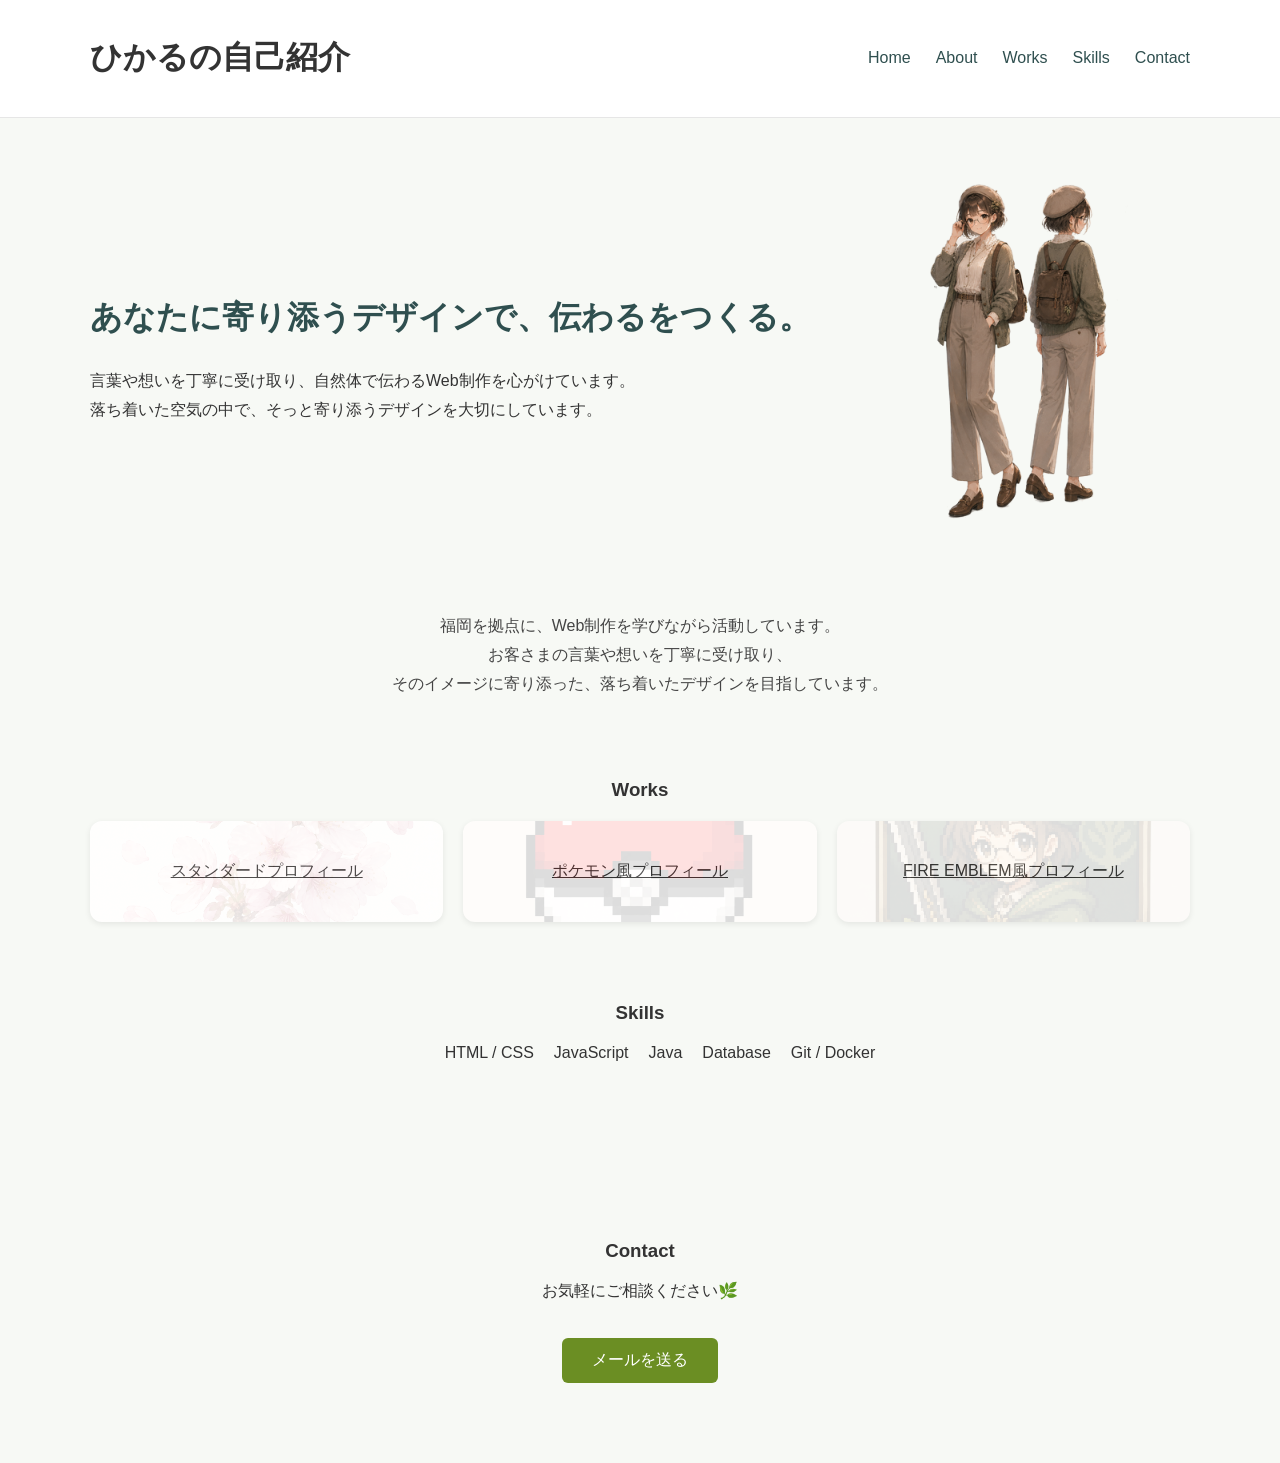
==== index.html @ 326ebf54 "Add files via upload" ====
<!DOCTYPE html>
<html lang="ja">
  <head>
    <meta charset="UTF-8" />
    <meta name="viewport" content="width=device-width, initial-scale=1.0" />
    <title>Hikaru Portfolio</title>
    <link rel="stylesheet" href="style.css" />
  </head>

  <body>
    <!-- ヘッダー -->
    <header class="header">
      <div class="header-inner">
        <h1 class="logo">ひかるの自己紹介</h1>
        <nav class="nav">
          <ul>
            <li><a href="#home">Home</a></li>
            <li><a href="#about">About</a></li>
            <li><a href="#works">Works</a></li>
            <li><a href="#skills">Skills</a></li>
            <li><a href="#contact">Contact</a></li>
          </ul>
        </nav>
      </div>
    </header>

    <!-- ヒーローセクション -->
    <section id="home" class="hero">
      <div class="hero-text">
        <h2>あなたに寄り添うデザインで、伝わるをつくる。</h2>
        <p>
          言葉や想いを丁寧に受け取り、自然体で伝わるWeb制作を心がけています。<br>
          落ち着いた空気の中で、そっと寄り添うデザインを大切にしています。
        </p>
      </div>

      <div class="hero-image">
        <img src="images/casual_pants.png" alt="プロフィール画像" />
      </div>
    </section>

    <!-- Aboutへの導線（短い紹介） -->
    <section id="about" class="intro">
      <p>
        福岡を拠点に、Web制作を学びながら活動しています。<br>
        お客さまの言葉や想いを丁寧に受け取り、<br>
        そのイメージに寄り添った、落ち着いたデザインを目指しています。
      </p>
    </section>

    <!-- Worksへの導線（カード3つ） -->
    <section id="works" class="works-preview">
      <h3>Works</h3>
      <div class="works-cards">
        <a href="standard.html" class="card standard-bg">スタンダードプロフィール</a>
        <a href="pokemon.html" class="card pokemon-bg">ポケモン風プロフィール</a>
        <a href="fe.html" class="card fe-bg">FIRE EMBLEM風プロフィール</a>
      </div>
    </section>

    <!-- Skillsへの導線 -->
    <section id="skills" class="skills-preview">
      <h3>Skills</h3>
      <ul class="skills-list">
        <li>HTML / CSS</li>
        <li>JavaScript</li>
        <li>Java</li>
        <li>Database</li>
        <li>Git / Docker</li>
      </ul>
    </section>

    <!-- Contact -->
    <section id="contact" class="contact">
      <h3>Contact</h3>
      <p>お気軽にご相談ください🌿</p>
      <a href="mailto:hikaru.kyusyu@gmail.com" class="contact-btn">メールを送る</a>
    </section>
  </body>
</html>
---- style.css ----
/* 全体 */
body {
  margin: 0;
  font-family: "Noto Sans JP", sans-serif;
  color: #333;
  background: #f7f9f5; /* 淡いミント寄りの白 */
}

.fade-in {
  opacity: 0;
  transform: translateY(20px);
  animation: fadeIn 1s ease-out forwards;
}

@keyframes fadeIn {
  to {
    opacity: 1;
    transform: translateY(0);
  }
}

/* ヘッダー */
.header {
  background: #ffffff;
  border-bottom: 1px solid #e6e6e6;
}

.header-inner {
  max-width: 1100px;
  margin: 0 auto;
  padding: 15px 20px;
  display: flex;
  justify-content: space-between;
  align-items: center;
}

.nav ul {
  display: flex;
  gap: 25px;
  list-style: none;
}

.nav a {
  text-decoration: none;
  color: #2f4f4f; /* 深い緑 */
  font-weight: 500;
}

.nav a:hover {
  color: #6b8e23; /* オリーブ */
}

html {
  scroll-behavior: smooth;
}

/* ヒーローセクション */
.hero {
  max-width: 1100px;
  margin: 60px auto;
  padding: 0 20px;
  display: flex;
  align-items: center;
  justify-content: space-between;
}

.hero-text h2 {
  font-size: 2rem;
  color: #2f4f4f;
}

.hero-text p {
  line-height: 1.8;
  margin-top: 20px;
}

.hero-image img {
  width: 320px;
  border-radius: 12px;
}

/* About導線 */
.intro {
  text-align: center;
  margin: 80px 0;
  line-height: 1.8;
  color: #444;
}

/* Worksカード */
.works-preview {
  max-width: 1100px;
  margin: 0 auto 80px;
  padding: 0 20px;
}

.works-cards {
  display: flex;
  gap: 20px;
  margin-top: 20px;
}

.card {
  display: block;
  flex: 1;
  background: #ffffff;
  padding: 40px 20px;
  border-radius: 12px;
  text-align: center;
  display: block;
  color: #333;
  box-shadow: 0 2px 6px rgba(0, 0, 0, 0.08);
  position: relative;
  overflow: hidden;
}

/* 背景画像を薄く敷く */
.card::before {
  content: "";
  position: absolute;
  inset: 0;
  background-size: cover;
  background-position: center;
  opacity: 0.15; /* ← 薄さ調整 */
  pointer-events: none;
}

/* 作品ごとに背景を変える */
.standard-bg::before {
  background-image: url("images/standard_icon.png");
}

.pokemon-bg::before {
  background-image: url("images/pokemon_icon.png");
}

.fe-bg::before {
  background-image: url("images/FE_icon.png");
}
.works-preview h3 {
  text-align: center;
}

/* Skills */
.skills-preview {
  max-width: 1100px;
  margin: 0 auto 80px;
  padding: 0 20px;
}

.skills-list {
  display: flex;
  gap: 20px;
  list-style: none;
  margin-top: 20px;
  justify-content: center;
}

.skills-preview h3 {
  text-align: center;
}

/* Contact */
.contact {
  text-align: center;
  padding: 80px 20px;
}

.contact-btn {
  display: inline-block;
  margin-top: 20px;
  padding: 12px 30px;
  background: #6b8e23;
  color: #fff;
  border-radius: 6px;
  text-decoration: none;
}

/* standard.html */
/* 作品ページ全体 */
.work-detail {
  max-width: 900px;
  margin: 60px auto;
  padding: 0 20px;
  line-height: 1.8;
  color: #444;
}

/* タイトル部分 */
.work-hero h2 {
  text-align: center;
  font-size: 2rem;
  color: #2f4f4f;
}

.work-hero .sub {
  text-align: center;
  margin-top: 10px;
  color: #556b2f;
  font-size: 1rem;
}

/* 作品画像 */
.work-image {
  display: block;
  width: 100%;
  max-width: 600px;
  margin: 40px auto;
  border-radius: 12px;
  box-shadow: 0 4px 12px rgba(0,0,0,0.1);
}

/* セクション見出し */
.work-info h3 {
  margin-top: 40px;
  color: #2f4f4f;
  border-left: 4px solid #6b8e23;
  padding-left: 10px;
}

/* リスト */
.work-info ul {
  margin-top: 10px;
  padding-left: 20px;
}

.work-info li {
  margin-bottom: 6px;
}

/* 戻るボタン */
.back-btn {
  text-align: center;
  margin-top: 60px;
}

.back-btn a {
  color: #6b8e23;
  text-decoration: none;
  font-weight: 500;
}

.back-btn a:hover {
  text-decoration: underline;
}

/* pokemon.html */
.poke-status {
  max-width: 400px;
  margin: 30px auto;
  padding: 20px;
  background: #ffffff;
  border: 3px solid #3b4cca; /* ポケモンの青 */
  border-radius: 12px;
  box-shadow: 0 3px 8px rgba(0,0,0,0.1);
  font-size: 1.1rem;
  line-height: 1.8;
}

.poke-status .label {
  font-weight: bold;
  color: #3b4cca;
}

/* とくせい・せいかく・ステータス */
.poke-detail {
  max-width: 400px;
  margin: 30px auto;
  padding: 20px;
  background: #ffffff;
  border: 3px solid #3b4cca;
  border-radius: 12px;
  box-shadow: 0 3px 8px rgba(0,0,0,0.1);
}

.poke-detail h4 {
  margin-top: 20px;
  color: #3b4cca;
  font-size: 1.1rem;
  border-bottom: 2px solid #3b4cca;
  padding-bottom: 4px;
}

.status-list {
  list-style: none;
  padding-left: 0;
  margin-top: 10px;
}

.status-list li {
  margin-bottom: 6px;
  font-size: 1rem;
}

.dot-font {
  font-family: "DotGothic16", sans-serif;
}

/* ステータスバー全体 */
.status-bar {
  display: flex;
  align-items: center;
  margin-bottom: 12px;
  font-size: 0.95rem;
}

/* 左のラベル（HPなど） */
.status-bar .label {
  width: 140px;
  font-weight: bold;
  color: #3b4cca; /* ポケモン青 */
}

/* ゲージの枠 */
.status-bar .bar {
  flex: 1;
  height: 12px;
  background: #e0e0e0;
  border: 2px solid #3b4cca;
  border-radius: 6px;
  margin: 0 10px;
  overflow: hidden;
}

/* ゲージの中身（HP量） */
.status-bar .fill {
  height: 100%;
  background: #6bc46b; /* HPっぽい緑 */
  border-radius: 4px;
}

/* 右の数値 */
.status-bar .value {
  width: 40px;
  text-align: right;
  font-weight: bold;
  color: #333;
}

/* FE.html */
.fe-font {
  font-family: "DotGothic16", sans-serif;
}
/* FE風タイトル部分 */
.fe-hero {
  text-align: center;
  margin-bottom: 40px;
}

.fe-name {
  font-size: 2rem;
  color: #1c3b5a; /* 蒼炎の深い青 */
  margin-bottom: 5px;
}

.fe-class {
  color: #6b8e23; /* 森のアクセント */
  font-size: 1.1rem;
}

/* FE風ステータス枠 */
.fe-status {
  max-width: 500px;
  margin: 0 auto;
  padding: 20px 23px;
  background: #fdfdfc;
  border: 3px solid #1c3b5a;
  border-radius: 12px;
  box-shadow: 0 4px 12px rgba(0,0,0,0.15);
}

.fe-status h3 {
  margin-top: 25px;
  color: #1c3b5a;
  border-left: 3px solid #6b8e23;
  padding-left: 12px;
}

.fe-status ul {
  margin-top: 10px;
  padding-left: 20px;
}

.fe-status li {
  margin-bottom: 6px;
}

/* 能力値リスト（FEっぽく2列） */
.fe-stats {
  columns: 2;
}

/* 背景と枠の質感 */
.fe-status {
  background: linear-gradient(180deg, #1c3b5a 0%, #0f1e2e 100%);
  color: #fdfdfc;
  border: 3px solid #d4af37; /* 金縁 */
  border-radius: 12px;
  box-shadow: 0 6px 16px rgba(0,0,0,0.4);
  padding: 25px;
}

/* 左右分割レイアウト */
.fe-status {
  display: grid;
  grid-template-columns: 1fr 1fr;
  gap: 20px;
}

/* 見出し */
.fe-status h3 {
  color: #d4af37;
  font-size: 1.1rem;
  border-bottom: 2px solid #d4af37;
  padding-bottom: 4px;
}

/* 能力値リスト */
.fe-stats li {
  margin-bottom: 4px;
}

/* スキル欄 */
.fe-status ul {
  list-style: none;
  padding-left: 0;
}
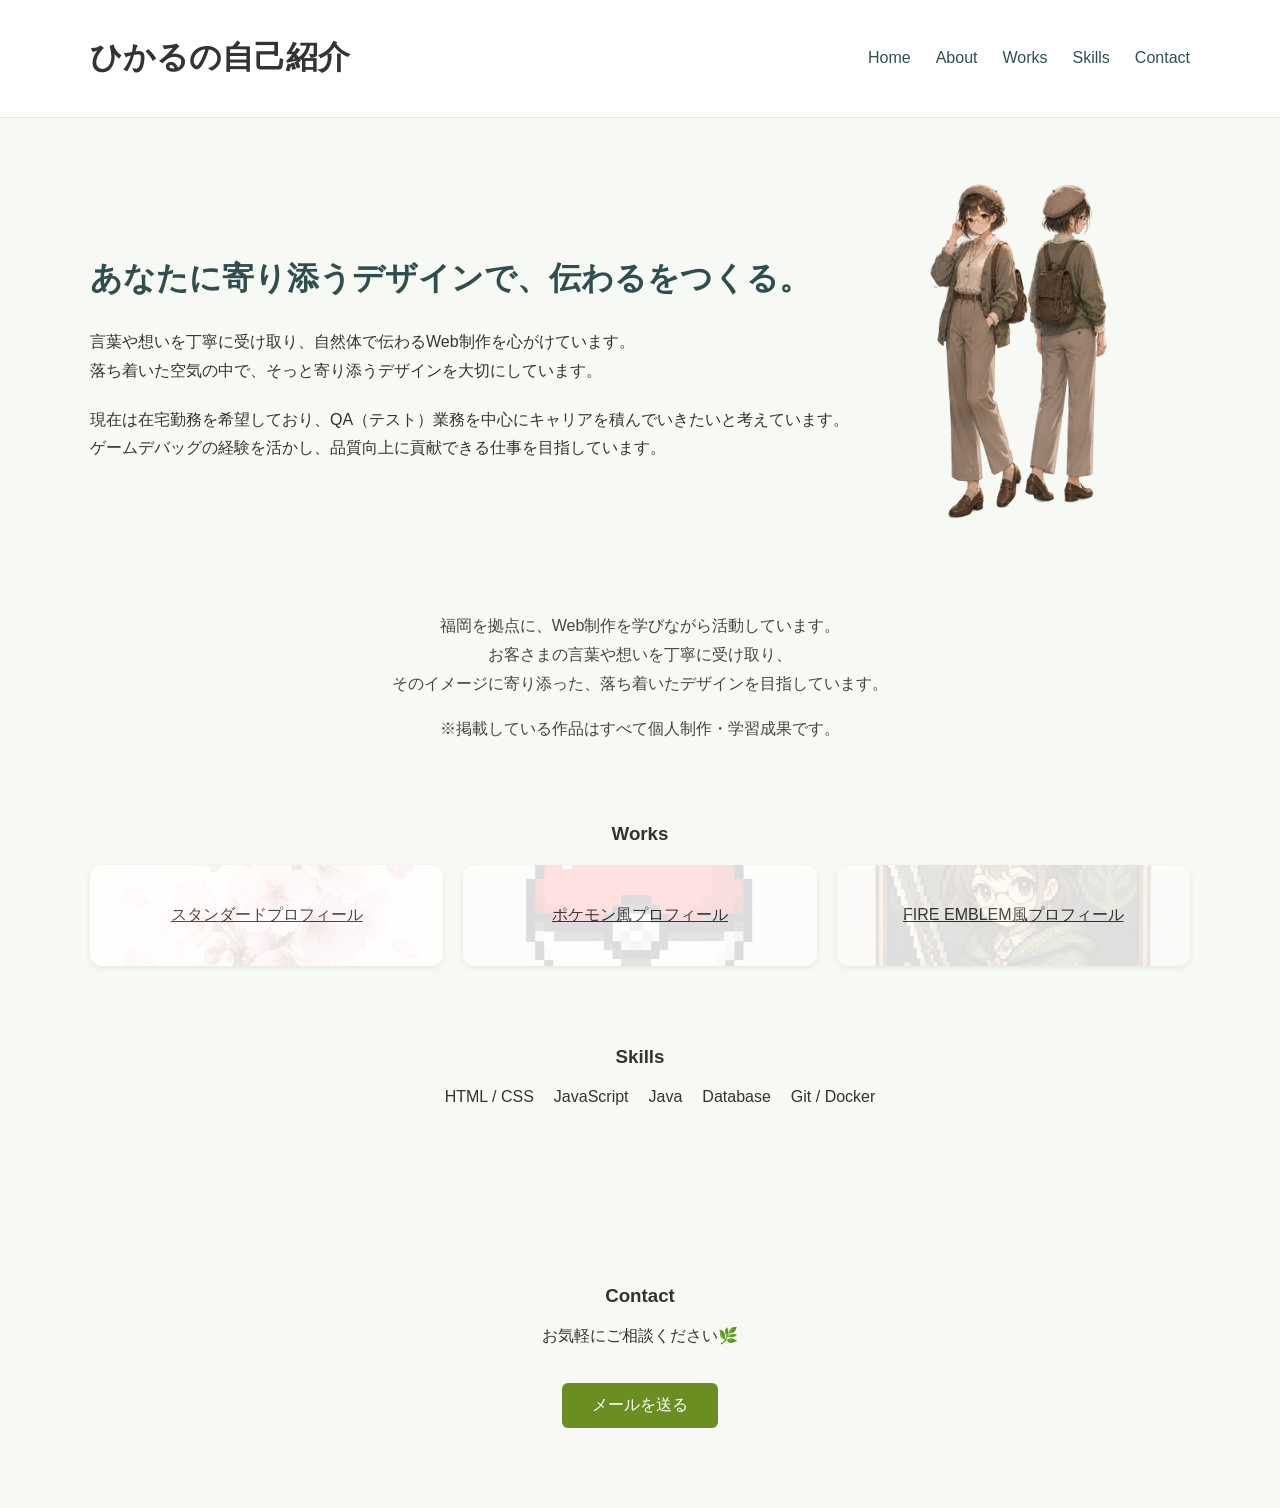
==== commit b9847f81: "Add files via upload" ====
--- a/index.html
+++ b/index.html
@@ -25,28 +25,34 @@
     </header>
 
     <!-- ヒーローセクション -->
-    <section id="home" class="hero">
-      <div class="hero-text">
-        <h2>あなたに寄り添うデザインで、伝わるをつくる。</h2>
-        <p>
-          言葉や想いを丁寧に受け取り、自然体で伝わるWeb制作を心がけています。<br>
-          落ち着いた空気の中で、そっと寄り添うデザインを大切にしています。
-        </p>
-      </div>
+<section id="home" class="hero">
+  <div class="hero-text">
+    <h2>あなたに寄り添うデザインで、伝わるをつくる。</h2>
+    <p>
+      言葉や想いを丁寧に受け取り、自然体で伝わるWeb制作を心がけています。<br>
+      落ち着いた空気の中で、そっと寄り添うデザインを大切にしています。
+    </p>
+    <p>
+      現在は在宅勤務を希望しており、QA（テスト）業務を中心にキャリアを積んでいきたいと考えています。<br>
+      ゲームデバッグの経験を活かし、品質向上に貢献できる仕事を目指しています。
+    </p>
+  </div>
 
-      <div class="hero-image">
-        <img src="images/casual_pants.png" alt="プロフィール画像" />
-      </div>
-    </section>
+  <div class="hero-image">
+    <img src="images/casual_pants.png" alt="プロフィール画像" />
+  </div>
+</section>
 
-    <!-- Aboutへの導線（短い紹介） -->
-    <section id="about" class="intro">
-      <p>
-        福岡を拠点に、Web制作を学びながら活動しています。<br>
-        お客さまの言葉や想いを丁寧に受け取り、<br>
-        そのイメージに寄り添った、落ち着いたデザインを目指しています。
-      </p>
-    </section>
+<section id="about" class="intro">
+  <p>
+    福岡を拠点に、Web制作を学びながら活動しています。<br>
+    お客さまの言葉や想いを丁寧に受け取り、<br>
+    そのイメージに寄り添った、落ち着いたデザインを目指しています。
+  </p>
+  <p class="note">
+    ※掲載している作品はすべて個人制作・学習成果です。
+  </p>
+</section>
 
     <!-- Worksへの導線（カード3つ） -->
     <section id="works" class="works-preview">
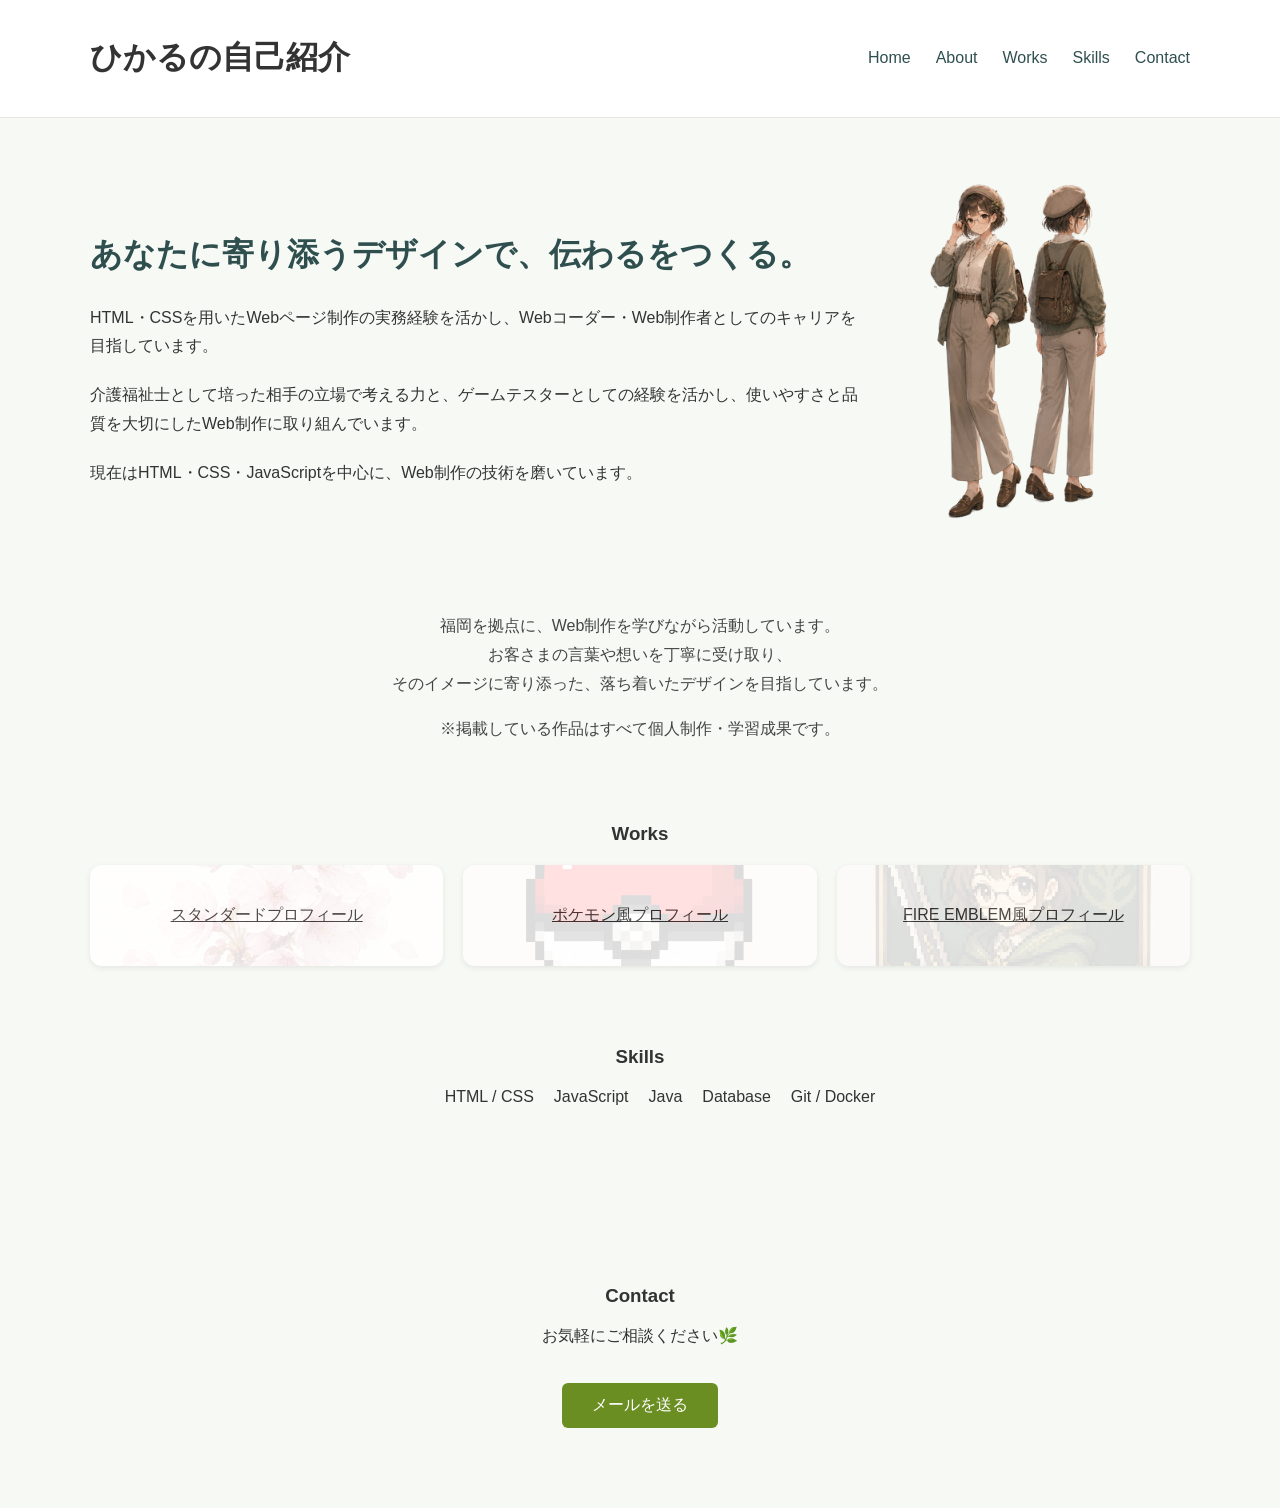
==== commit 5f736feb: "Add files via upload" ====
--- a/index.html
+++ b/index.html
@@ -29,12 +29,13 @@
   <div class="hero-text">
     <h2>あなたに寄り添うデザインで、伝わるをつくる。</h2>
     <p>
-      言葉や想いを丁寧に受け取り、自然体で伝わるWeb制作を心がけています。<br>
-      落ち着いた空気の中で、そっと寄り添うデザインを大切にしています。
+      HTML・CSSを用いたWebページ制作の実務経験を活かし、Webコーダー・Web制作者としてのキャリアを目指しています。
     </p>
     <p>
-      現在は在宅勤務を希望しており、QA（テスト）業務を中心にキャリアを積んでいきたいと考えています。<br>
-      ゲームデバッグの経験を活かし、品質向上に貢献できる仕事を目指しています。
+      介護福祉士として培った相手の立場で考える力と、ゲームテスターとしての経験を活かし、使いやすさと品質を大切にしたWeb制作に取り組んでいます。
+    </p>
+    <p>
+      現在はHTML・CSS・JavaScriptを中心に、Web制作の技術を磨いています。
     </p>
   </div>
 
@@ -60,7 +61,7 @@
       <div class="works-cards">
         <a href="standard.html" class="card standard-bg">スタンダードプロフィール</a>
         <a href="pokemon.html" class="card pokemon-bg">ポケモン風プロフィール</a>
-        <a href="fe.html" class="card fe-bg">FIRE EMBLEM風プロフィール</a>
+        <a href="FE.html" class="card fe-bg">FIRE EMBLEM風プロフィール</a>
       </div>
     </section>
 
--- a/style.css
+++ b/style.css
@@ -425,3 +425,10 @@
   list-style: none;
   padding-left: 0;
 }
+
+@media print {
+  * {
+    -webkit-print-color-adjust: exact;
+    print-color-adjust: exact;
+  }
+}
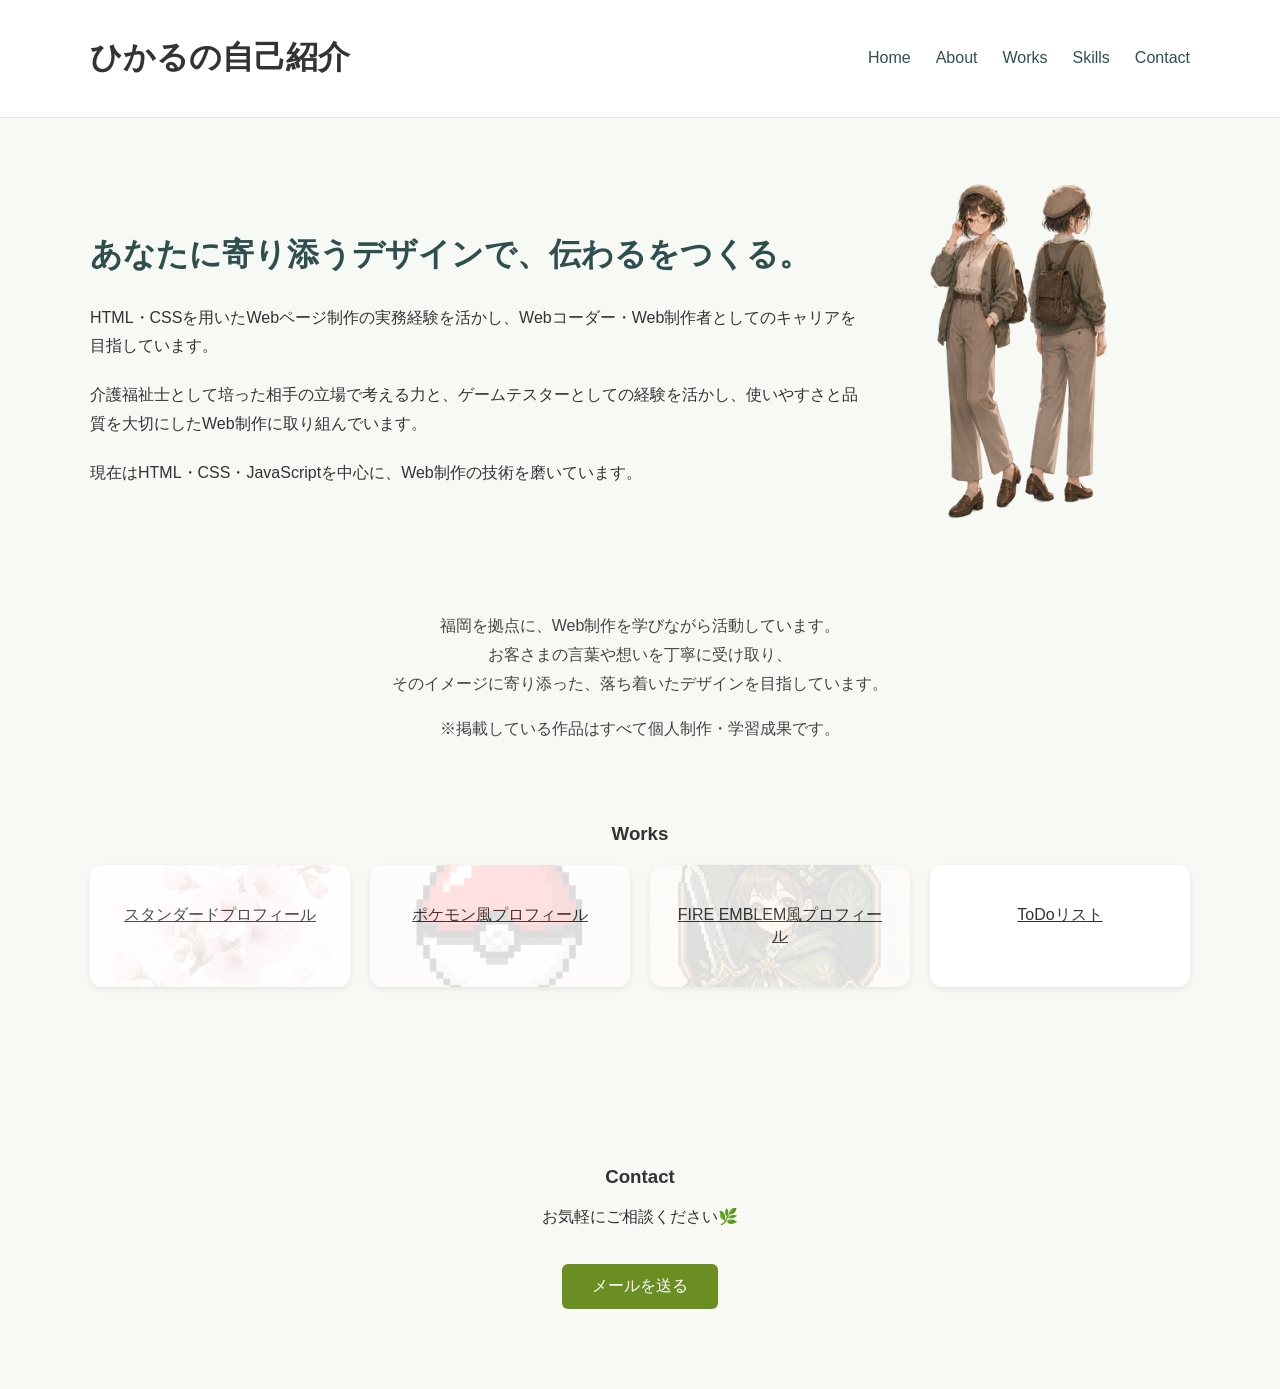
==== commit aae543bd: "Add files via upload" ====
--- a/index.html
+++ b/index.html
@@ -1,4 +1,4 @@
-<!DOCTYPE html>
+<!doctype html>
 <html lang="ja">
   <head>
     <meta charset="UTF-8" />
@@ -25,63 +25,63 @@
     </header>
 
     <!-- ヒーローセクション -->
-<section id="home" class="hero">
-  <div class="hero-text">
-    <h2>あなたに寄り添うデザインで、伝わるをつくる。</h2>
-    <p>
-      HTML・CSSを用いたWebページ制作の実務経験を活かし、Webコーダー・Web制作者としてのキャリアを目指しています。
-    </p>
-    <p>
-      介護福祉士として培った相手の立場で考える力と、ゲームテスターとしての経験を活かし、使いやすさと品質を大切にしたWeb制作に取り組んでいます。
-    </p>
-    <p>
-      現在はHTML・CSS・JavaScriptを中心に、Web制作の技術を磨いています。
-    </p>
-  </div>
+    <section id="home" class="hero">
+      <div class="hero-text">
+        <h2>あなたに寄り添うデザインで、伝わるをつくる。</h2>
+        <p>
+          HTML・CSSを用いたWebページ制作の実務経験を活かし、Webコーダー・Web制作者としてのキャリアを目指しています。
+        </p>
+        <p>
+          介護福祉士として培った相手の立場で考える力と、ゲームテスターとしての経験を活かし、使いやすさと品質を大切にしたWeb制作に取り組んでいます。
+        </p>
+        <p>
+          現在はHTML・CSS・JavaScriptを中心に、Web制作の技術を磨いています。
+        </p>
+      </div>
 
-  <div class="hero-image">
-    <img src="images/casual_pants.png" alt="プロフィール画像" />
-  </div>
-</section>
+      <div class="hero-image">
+        <img src="images/casual_pants.png" alt="プロフィール画像" />
+      </div>
+    </section>
 
-<section id="about" class="intro">
-  <p>
-    福岡を拠点に、Web制作を学びながら活動しています。<br>
-    お客さまの言葉や想いを丁寧に受け取り、<br>
-    そのイメージに寄り添った、落ち着いたデザインを目指しています。
-  </p>
-  <p class="note">
-    ※掲載している作品はすべて個人制作・学習成果です。
-  </p>
-</section>
+    <section id="about" class="intro">
+      <p>
+        福岡を拠点に、Web制作を学びながら活動しています。<br />
+        お客さまの言葉や想いを丁寧に受け取り、<br />
+        そのイメージに寄り添った、落ち着いたデザインを目指しています。
+      </p>
+      <p class="note">※掲載している作品はすべて個人制作・学習成果です。</p>
+    </section>
 
     <!-- Worksへの導線（カード3つ） -->
     <section id="works" class="works-preview">
       <h3>Works</h3>
       <div class="works-cards">
-        <a href="standard.html" class="card standard-bg">スタンダードプロフィール</a>
-        <a href="pokemon.html" class="card pokemon-bg">ポケモン風プロフィール</a>
-        <a href="FE.html" class="card fe-bg">FIRE EMBLEM風プロフィール</a>
+        <a href="standard.html" class="card standard-bg">
+          スタンダードプロフィール
+        </a>
+        <a href="pokemon.html" class="card pokemon-bg">
+          ポケモン風プロフィール
+        </a>
+        <a href="FE.html" class="card fe-bg"> FIRE EMBLEM風プロフィール </a>
+        <a
+          href="https://hikaru-swallows.github.io/todo-app/"
+          class="card todo-bg"
+          target="_blank"
+          rel="noopener noreferrer"
+        >
+          ToDoリスト
+        </a>
       </div>
-    </section>
-
-    <!-- Skillsへの導線 -->
-    <section id="skills" class="skills-preview">
-      <h3>Skills</h3>
-      <ul class="skills-list">
-        <li>HTML / CSS</li>
-        <li>JavaScript</li>
-        <li>Java</li>
-        <li>Database</li>
-        <li>Git / Docker</li>
-      </ul>
     </section>
 
     <!-- Contact -->
     <section id="contact" class="contact">
       <h3>Contact</h3>
       <p>お気軽にご相談ください🌿</p>
-      <a href="mailto:hikaru.kyusyu@gmail.com" class="contact-btn">メールを送る</a>
+      <a href="mailto:hikaru.kyusyu@gmail.com" class="contact-btn"
+        >メールを送る</a
+      >
     </section>
   </body>
 </html>
--- a/style.css
+++ b/style.css
@@ -137,6 +137,11 @@
 .fe-bg::before {
   background-image: url("images/FE_icon.png");
 }
+
+.todo-bg::before {
+  background-image: url("images/todolist_icon.png");
+}
+
 .works-preview h3 {
   text-align: center;
 }
@@ -207,7 +212,7 @@
   max-width: 600px;
   margin: 40px auto;
   border-radius: 12px;
-  box-shadow: 0 4px 12px rgba(0,0,0,0.1);
+  box-shadow: 0 4px 12px rgba(0, 0, 0, 0.1);
 }
 
 /* セクション見出し */
@@ -252,7 +257,7 @@
   background: #ffffff;
   border: 3px solid #3b4cca; /* ポケモンの青 */
   border-radius: 12px;
-  box-shadow: 0 3px 8px rgba(0,0,0,0.1);
+  box-shadow: 0 3px 8px rgba(0, 0, 0, 0.1);
   font-size: 1.1rem;
   line-height: 1.8;
 }
@@ -270,7 +275,7 @@
   background: #ffffff;
   border: 3px solid #3b4cca;
   border-radius: 12px;
-  box-shadow: 0 3px 8px rgba(0,0,0,0.1);
+  box-shadow: 0 3px 8px rgba(0, 0, 0, 0.1);
 }
 
 .poke-detail h4 {
@@ -366,7 +371,7 @@
   background: #fdfdfc;
   border: 3px solid #1c3b5a;
   border-radius: 12px;
-  box-shadow: 0 4px 12px rgba(0,0,0,0.15);
+  box-shadow: 0 4px 12px rgba(0, 0, 0, 0.15);
 }
 
 .fe-status h3 {
@@ -396,7 +401,7 @@
   color: #fdfdfc;
   border: 3px solid #d4af37; /* 金縁 */
   border-radius: 12px;
-  box-shadow: 0 6px 16px rgba(0,0,0,0.4);
+  box-shadow: 0 6px 16px rgba(0, 0, 0, 0.4);
   padding: 25px;
 }
 
